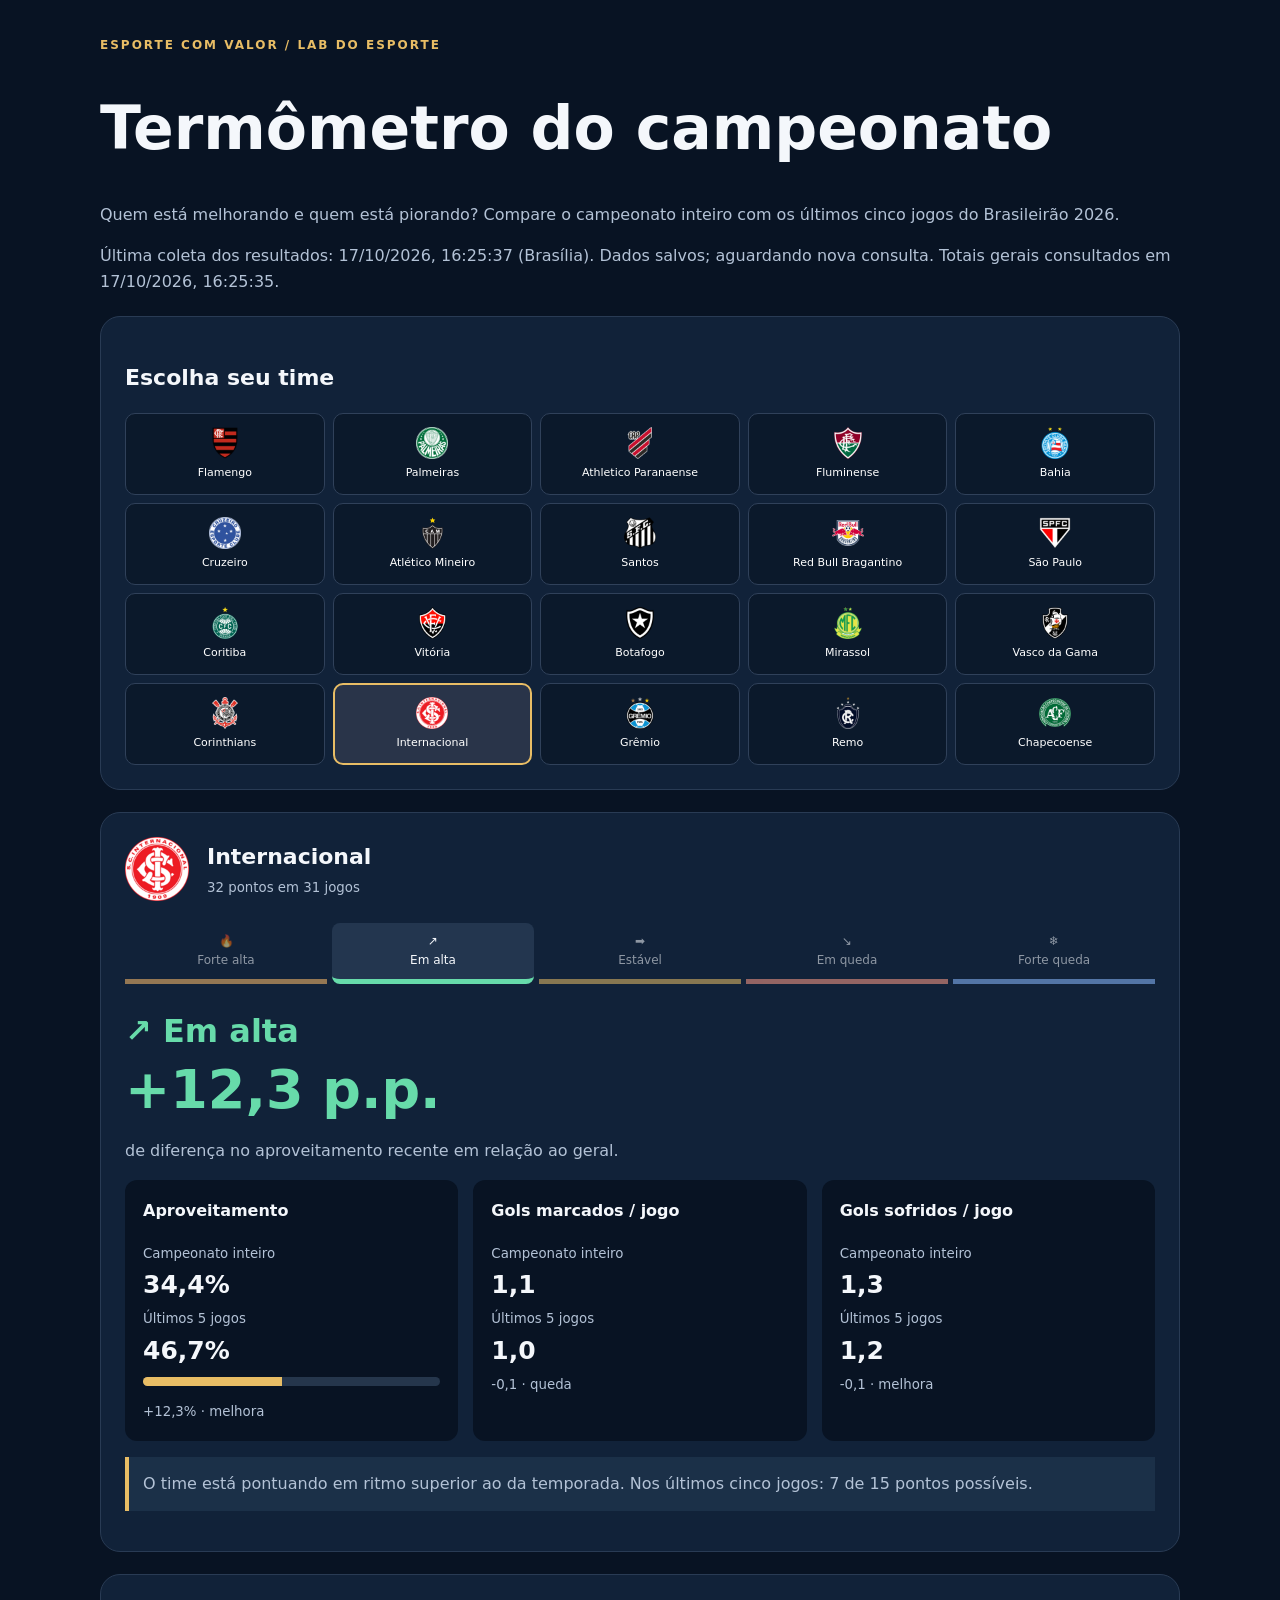
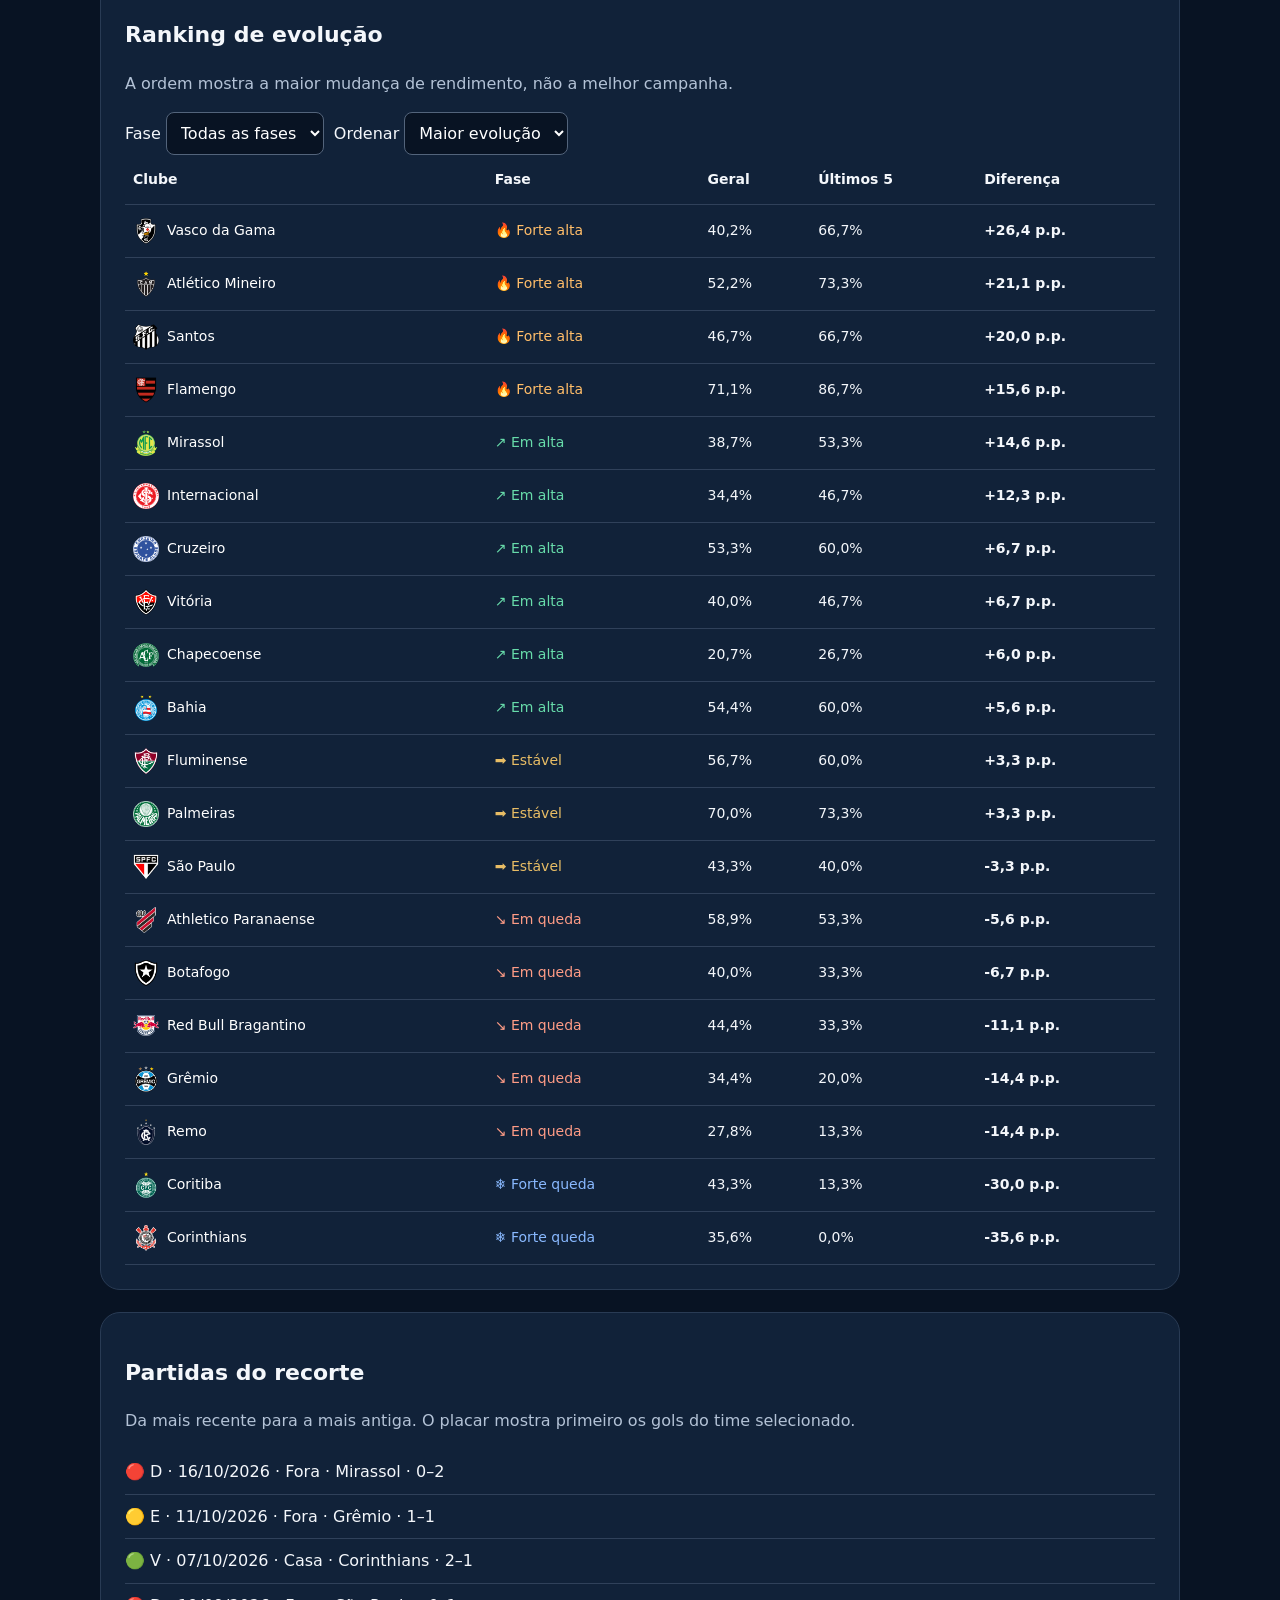
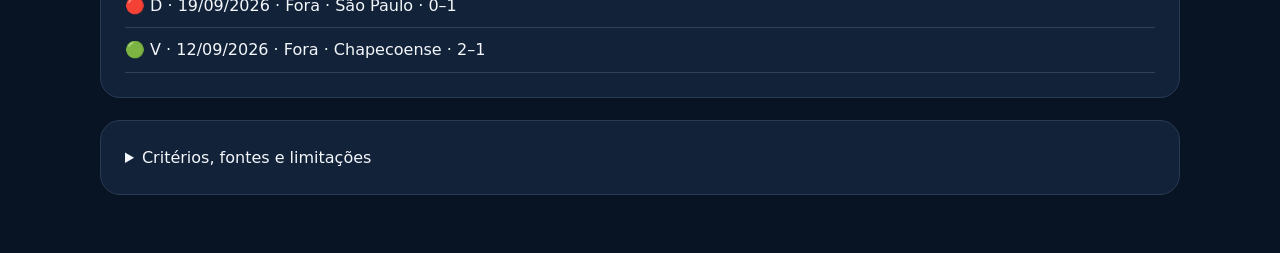
==== termometro.html @ b78f545c "Adiciona termômetro do campeonato com cinco fases e evolução de gols" ====
<!doctype html><html lang="pt-BR"><meta charset="utf-8"><meta name="viewport" content="width=device-width,initial-scale=1"><title>Termômetro do campeonato · Esporte com Valor</title><style>
:root{color-scheme:dark;--gold:#e8bd65;--muted:#b3c2d6}*{box-sizing:border-box}body{margin:0;background:#081323;color:#f4f7fb;font:16px/1.6 system-ui}main{max-width:1120px;margin:auto;padding:36px 20px}h1{font-size:clamp(34px,6vw,60px);line-height:1.1}h2{font-size:22px}p,small{color:var(--muted)}a,.brand{color:var(--gold)}.brand{font-size:12px;letter-spacing:2px;font-weight:800}.panel{background:#112239;border:1px solid #293b54;border-radius:20px;padding:24px;margin:22px 0}.teams{display:grid;grid-template-columns:repeat(5,1fr);gap:8px}.team{background:#0b192b;color:#fff;border:1px solid #30415a;border-radius:10px;padding:8px 3px;font-size:11px;cursor:pointer;min-height:82px}.team img{display:block;width:32px;height:32px;object-fit:contain;margin:0 auto 5px}.team[aria-pressed=true]{border:2px solid var(--gold);background:#293449}button{font:inherit;cursor:pointer}button:focus-visible,select:focus-visible{outline:3px solid var(--gold);outline-offset:3px}.hero{display:flex;align-items:center;gap:18px}.hero img{height:64px;width:64px;object-fit:contain}.hero h2{margin:0}.phase{font-size:32px;font-weight:850}.delta{font-size:54px;font-weight:850;line-height:1.2}.scale{display:grid;grid-template-columns:repeat(5,1fr);gap:5px;margin:22px 0}.scale span{padding:9px 3px;text-align:center;border-bottom:5px solid var(--tone);font-size:12px;opacity:.55}.scale span.active{opacity:1;background:#23364f;border-radius:8px}.metrics{display:grid;grid-template-columns:repeat(3,1fr);gap:15px}.metric{background:#081323;padding:18px;border-radius:12px}.metric strong{display:block;font-size:25px}.metric h3{font-size:16px;margin-top:0}.track{height:9px;background:#25364c;border-radius:8px;overflow:hidden;margin:6px 0 12px}.bar{height:100%;background:var(--gold)}.table-wrap{overflow-x:auto}table{width:100%;border-collapse:collapse;font-size:14px;white-space:nowrap}td,th{text-align:left;padding:13px 8px;border-bottom:1px solid #30415a}td img{height:26px;width:26px;object-fit:contain;vertical-align:middle;margin-right:8px}.link{border:0;background:none;color:#fff;padding:0;text-align:left}.game{padding:9px 0;border-bottom:1px solid #30415a}.notice{padding:14px;border-left:4px solid var(--gold);background:#1b3048}.filters{display:flex;gap:10px;flex-wrap:wrap}select{background:#081323;color:#fff;border:1px solid #53647b;border-radius:8px;padding:10px;font:inherit}summary{cursor:pointer}details p{font-size:13px}@media(max-width:700px){main{padding:28px 12px}.panel{padding:18px}.metrics{grid-template-columns:1fr}.scale span{font-size:10px}.delta{font-size:42px}}
</style><main><div class="brand">ESPORTE COM VALOR / LAB DO ESPORTE</div><h1>Termômetro do campeonato</h1><p>Quem está melhorando e quem está piorando? Compare o campeonato inteiro com os últimos cinco jogos do Brasileirão 2026.</p><p id="sync" role="status">Carregando a última coleta…</p><section class="panel"><h2>Escolha seu time</h2><div class="teams" id="teams" role="group" aria-label="Escolher time"></div></section><section class="panel" aria-live="polite" id="detail"></section><section class="panel"><h2>Ranking de evolução</h2><p>A ordem mostra a maior mudança de rendimento, não a melhor campanha.</p><div class="filters"><label>Fase <select id="filter"><option value="all">Todas as fases</option></select></label><label>Ordenar <select id="sort"><option value="desc">Maior evolução</option><option value="asc">Maior queda</option></select></label></div><div class="table-wrap"><table><thead><tr><th>Clube</th><th>Fase</th><th>Geral</th><th>Últimos 5</th><th>Diferença</th></tr></thead><tbody id="ranking"></tbody></table></div></section><section class="panel"><h2>Partidas do recorte</h2><p>Da mais recente para a mais antiga. O placar mostra primeiro os gols do time selecionado.</p><div id="history"></div></section><details class="panel"><summary>Critérios, fontes e limitações</summary><p>Aproveitamento = pontos ÷ (3 × jogos) × 100. Diferença = aproveitamento dos últimos cinco jogos menos o geral, em pontos percentuais. A classificação usa o valor sem arredondamento.</p><p>Forte alta: ≥ +15 p.p.; em alta: ≥ +5 e &lt; +15; estável: &gt; −5 e &lt; +5; em queda: &gt; −15 e ≤ −5; forte queda: ≤ −15. As faixas são critérios editoriais da ferramenta.</p><p>Gols marcados e sofridos são comparados por jogo. Sofrer menos representa melhora defensiva. As médias gerais só aparecem quando os totais de gols e o número de jogos correspondem à mesma classificação usada no comparativo.</p><p>O geral inclui os cinco jogos recentes. O termômetro descreve uma fase, sem ajustar força dos adversários, mando, lesões ou expulsões. Não prevê resultados. Clubes sem cinco partidas válidas ficam sem classificação.</p><p><a href="https://www.flashscore.com.br/futebol/brasil/brasileirao-serie-a/classificacao/hdLUdQGi/forma/geral/5/" target="_blank" rel="noopener">Resultados: Flashscore</a>. A coleta existente roda a cada 30 minutos entre 14h e 2h de Brasília; pode haver atraso. Falhas preservam a última coleta.</p><p>Totais gerais de gols: referência até 12/10/2026, acrescida dos resultados posteriores coletados pelo Flashscore. Fonte da referência: <a href="https://pt.wikipedia.org/wiki/Campeonato_Brasileiro_de_Futebol_de_2026_-_S%C3%A9rie_A" target="_blank" rel="noopener">Wikipédia, colaboradores</a>, <a href="https://creativecommons.org/licenses/by-sa/4.0/">CC BY-SA 4.0</a>. Dados extraídos e normalizados. Escudos pertencem aos clubes.</p></details></main><script>
const badges={"118":"[data-uri]","119":"[data-uri]","120":"[data-uri]","121":"[data-uri]","124":"[data-uri]","126":"[data-uri]","127":"[data-uri]","128":"[data-uri]","130":"[data-uri]","131":"[data-uri]","132":"[data-uri]","133":"[data-uri]","134":"[data-uri]","135":"[data-uri]","136":"[data-uri]","147":"[data-uri]","794":"[data-uri]","1062":"[data-uri]","1198":"[data-uri]","7848":"[data-uri]"};
const phases=[{name:'Forte alta',icon:'🔥',color:'#ffbd69'},{name:'Em alta',icon:'↗️',color:'#67dbaa'},{name:'Estável',icon:'➡️',color:'#e8bd65'},{name:'Em queda',icon:'↘️',color:'#ff9c86'},{name:'Forte queda',icon:'❄️',color:'#89b9ff'}];
const $=id=>document.getElementById(id),fmt=n=>n.toLocaleString('pt-BR',{minimumFractionDigits:1,maximumFractionDigits:1}),signed=n=>(n>0?'+':'')+fmt(n),esc=s=>String(s).replace(/[&<>"']/g,c=>({'&':'&amp;','<':'&lt;','>':'&gt;','"':'&quot;',"'":'&#39;'}[c]));
function phase(d){return d>=15?0:d>=5?1:d> -5?2:d> -15?3:4}
function metrics(t){const games=[...t.recent].sort((a,b)=>b.date-a.date).slice(0,5);if(games.length!==5||new Set(games.map(m=>m.id)).size!==5||games.some(m=>![0,1,3].includes(m.points))||!Number.isInteger(t.played)||t.played<5||t.points<0||t.points>3*t.played)return null;const pts=games.reduce((s,m)=>s+m.points,0);if(pts>t.points||t.points-pts>3*(t.played-5))return null;const general=t.points/(3*t.played)*100,recent=pts/15*100,delta=recent-general;return {games,pts,general,recent,delta,phase:phase(delta)}}
let live=null,standing=null,selected=119;
phases.forEach((p,i)=>{const o=document.createElement('option');o.value=i;o.textContent=p.icon+' '+p.name;$('filter').append(o)});
function render(){const t=live.teams.find(t=>t.id===selected),m=metrics(t);document.querySelectorAll('[data-team]').forEach(b=>b.setAttribute('aria-pressed',String(+b.dataset.team===selected)));if(!m){$('detail').textContent='Dados insuficientes para comparar este time.';$('history').replaceChildren();return}const p=phases[m.phase],g=t,same=true;
function metric(title,general,recent,unit,reverse=false){const available=general!==null,d=available?recent-general:null;return `<div class="metric"><h3>${title}</h3><small>Campeonato inteiro</small><strong>${available?fmt(general)+unit:'Indisponível'}</strong><small>Últimos 5 jogos</small><strong>${fmt(recent)+unit}</strong>${title==='Aproveitamento'?`<div class="track"><div class="bar" style="width:${recent}%"></div></div>`:''}<small>${d===null?'Totais gerais de gols pendentes de coleta compatível.':Math.abs(d)<1e-9?'Sem mudança':`${signed(d)}${unit} · ${((d>0)!==reverse)?'melhora':'queda'}`}</small></div>`}
const scores=m.games.map(g=>[g.venue==='Casa'?g.hg:g.ag,g.venue==='Casa'?g.ag:g.hg]);const validGoals=scores.every(a=>a.every(n=>Number.isInteger(n)&&n>=0));const gf=validGoals?scores.reduce((s,a)=>s+a[0],0)/5:null,ga=validGoals?scores.reduce((s,a)=>s+a[1],0)/5:null;
$('detail').innerHTML=`<div class="hero"><img src="${badges[t.id]}" alt="Escudo do ${esc(t.name)}"><div><h2>${esc(t.name)}</h2><small>${t.points} pontos em ${t.played} jogos</small></div></div><div class="scale">${phases.map((p,i)=>`<span class="${i===m.phase?'active':''}" style="--tone:${p.color}">${p.icon}<br>${p.name}</span>`).join('')}</div><div class="phase" style="color:${p.color}">${p.icon} ${p.name}</div><div class="delta" style="color:${p.color}">${signed(m.delta)} p.p.</div><p>de diferença no aproveitamento recente em relação ao geral.</p><div class="metrics">${metric('Aproveitamento',m.general,m.recent,'%')}${gf===null?'<p>Placares indisponíveis.</p>':metric('Gols marcados / jogo',same&&Number.isInteger(g.goalsFor)?g.goalsFor/t.played:null,gf,'')+metric('Gols sofridos / jogo',same&&Number.isInteger(g.goalsAgainst)?g.goalsAgainst/t.played:null,ga,'',true)}</div><p class="notice">${m.delta>=5?'O time está pontuando em ritmo superior ao da temporada.':m.delta<=-5?'O time está pontuando em ritmo inferior ao da temporada.':'O rendimento recente está próximo da média da temporada.'} Nos últimos cinco jogos: ${m.pts} de 15 pontos possíveis.</p>`;
$('history').replaceChildren();for(const g of m.games){const d=document.createElement('div');d.className='game';d.textContent=({3:'🟢 V',1:'🟡 E',0:'🔴 D'}[g.points])+' · '+new Date(g.date).toLocaleDateString('pt-BR',{timeZone:'America/Sao_Paulo'})+' · '+g.venue+' · '+g.opponent+' · '+g.score;$('history').append(d)}renderRanking()}
function renderRanking(){const rows=live.teams.map(t=>({t,m:metrics(t)})).filter(x=>$('filter').value==='all'||x.m?.phase===+$('filter').value).sort((a,b)=>{if(!a.m)return 1;if(!b.m)return -1;return ($('sort').value==='asc'?1:-1)*(a.m.delta-b.m.delta)||a.t.name.localeCompare(b.t.name)});$('ranking').replaceChildren();for(const {t,m}of rows){const tr=document.createElement('tr'),p=m?phases[m.phase]:null;tr.innerHTML=`<td><button class="link" data-id="${t.id}"><img src="${badges[t.id]}" alt="">${esc(t.name)}</button></td><td style="color:${p?.color||'#b3c2d6'}">${p?p.icon+' '+p.name:'Sem dados'}</td><td>${m?fmt(m.general)+'%':'—'}</td><td>${m?fmt(m.recent)+'%':'—'}</td><td><strong>${m?signed(m.delta)+' p.p.':'—'}</strong></td>`;tr.querySelector('button').onclick=()=>{selected=t.id;render();$('detail').scrollIntoView({block:'start'})};$('ranking').append(tr)}}
$('filter').onchange=renderRanking;$('sort').onchange=renderRanking;
async function init(){try{const r=await fetch('./forma.json',{cache:'no-store'});if(!r.ok)throw Error();live=await r.json();if(live.teams?.length!==20||!Number.isFinite(Date.parse(live.fetchedAt))||live.teams.some(t=>!Array.isArray(t.recent)||!badges[t.id]))throw Error();try{const s=await fetch('./classificacao.json',{cache:'no-store'});if(s.ok)standing=await s.json()}catch{}for(const t of live.teams){const b=document.createElement('button');b.className='team';b.dataset.team=t.id;b.setAttribute('aria-label','Selecionar '+t.name);const img=document.createElement('img');img.src=badges[t.id];img.alt='';b.append(img,document.createTextNode(t.name));b.onclick=()=>{selected=t.id;render()};$('teams').append(b)}$('sync').textContent='Última coleta dos resultados: '+new Date(live.fetchedAt).toLocaleString('pt-BR',{timeZone:'America/Sao_Paulo'})+' (Brasília).'+(Date.now()-Date.parse(live.fetchedAt)>36e5?' Dados salvos; aguardando nova consulta.':'')+(standing?.fetchedAt?' Totais gerais consultados em '+new Date(standing.fetchedAt).toLocaleString('pt-BR',{timeZone:'America/Sao_Paulo'})+'.':'');render()}catch{$('sync').textContent='Não foi possível carregar os dados. Tente novamente mais tarde.'}}
init();const report=()=>parent.postMessage({type:'ecv-thermo-height',height:Math.ceil(document.querySelector('main').getBoundingClientRect().height)+24},location.origin);new ResizeObserver(report).observe(document.querySelector('main'));
</script></html>
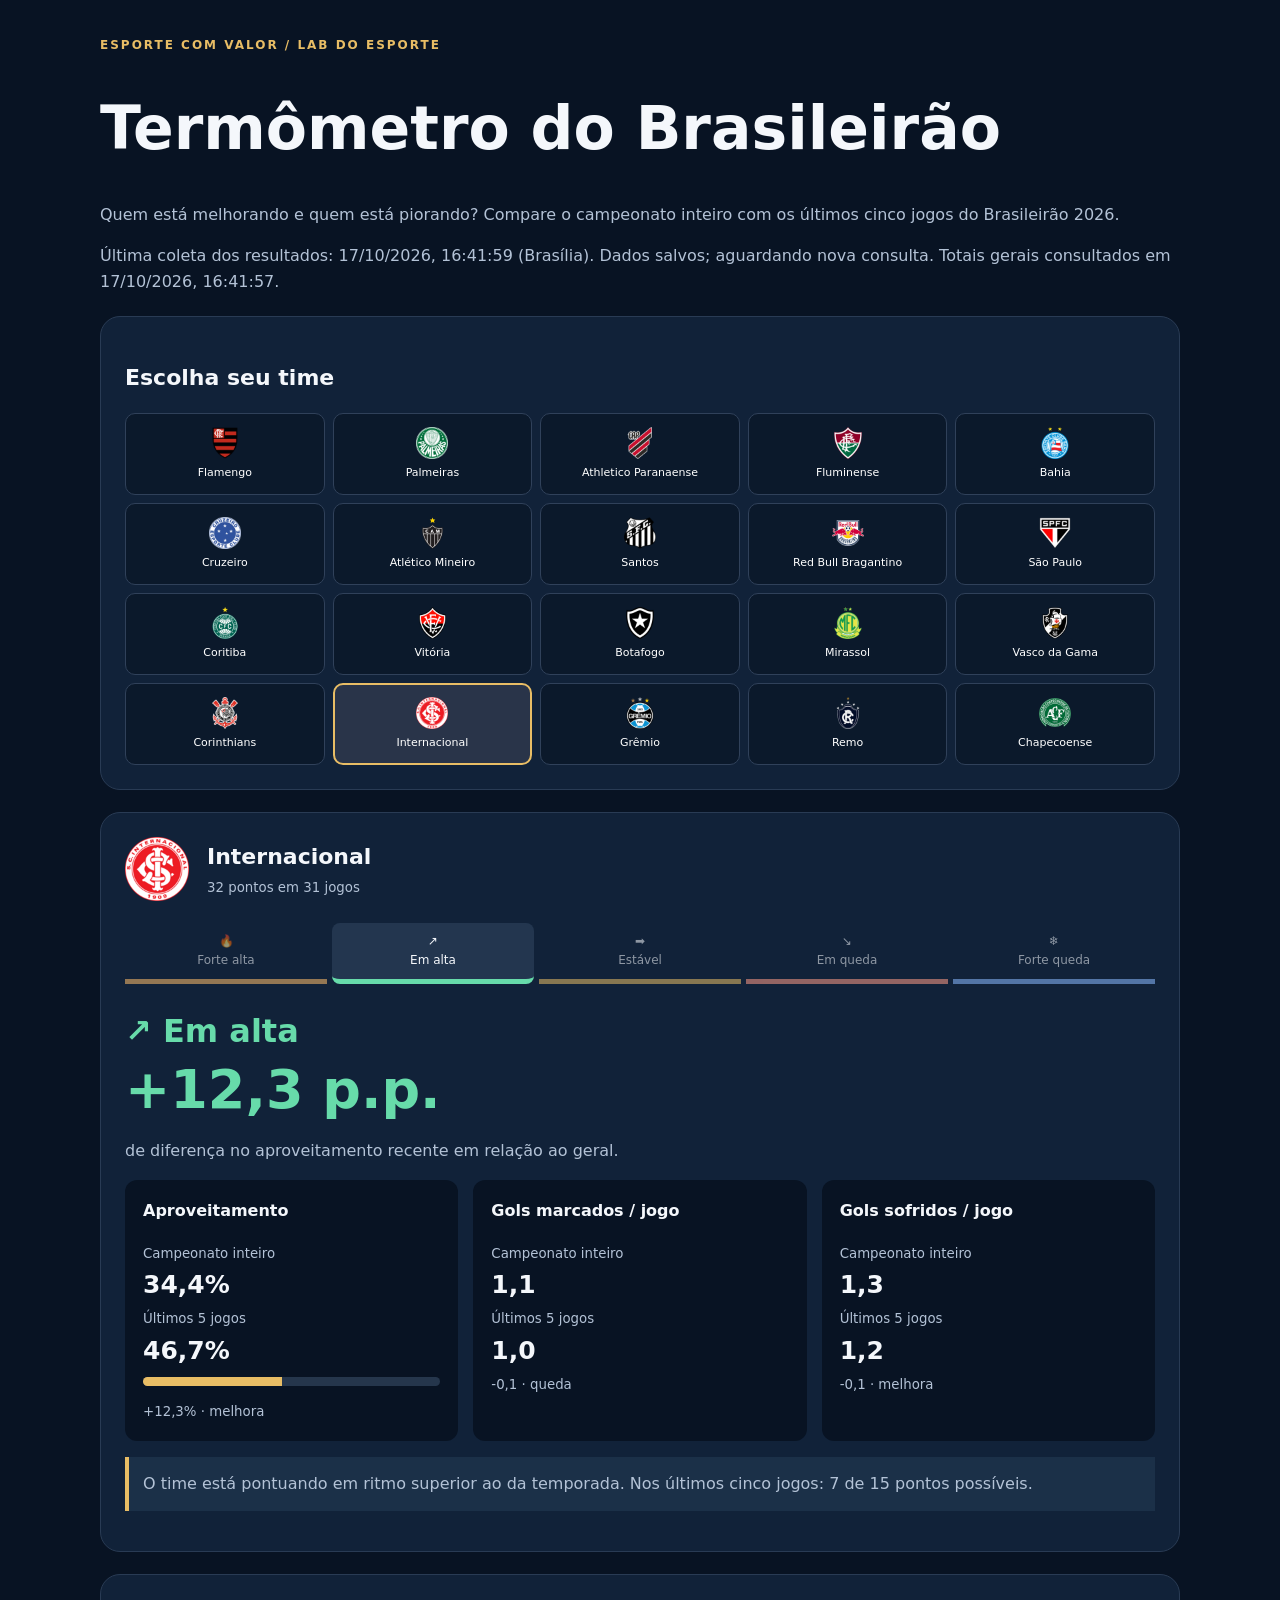
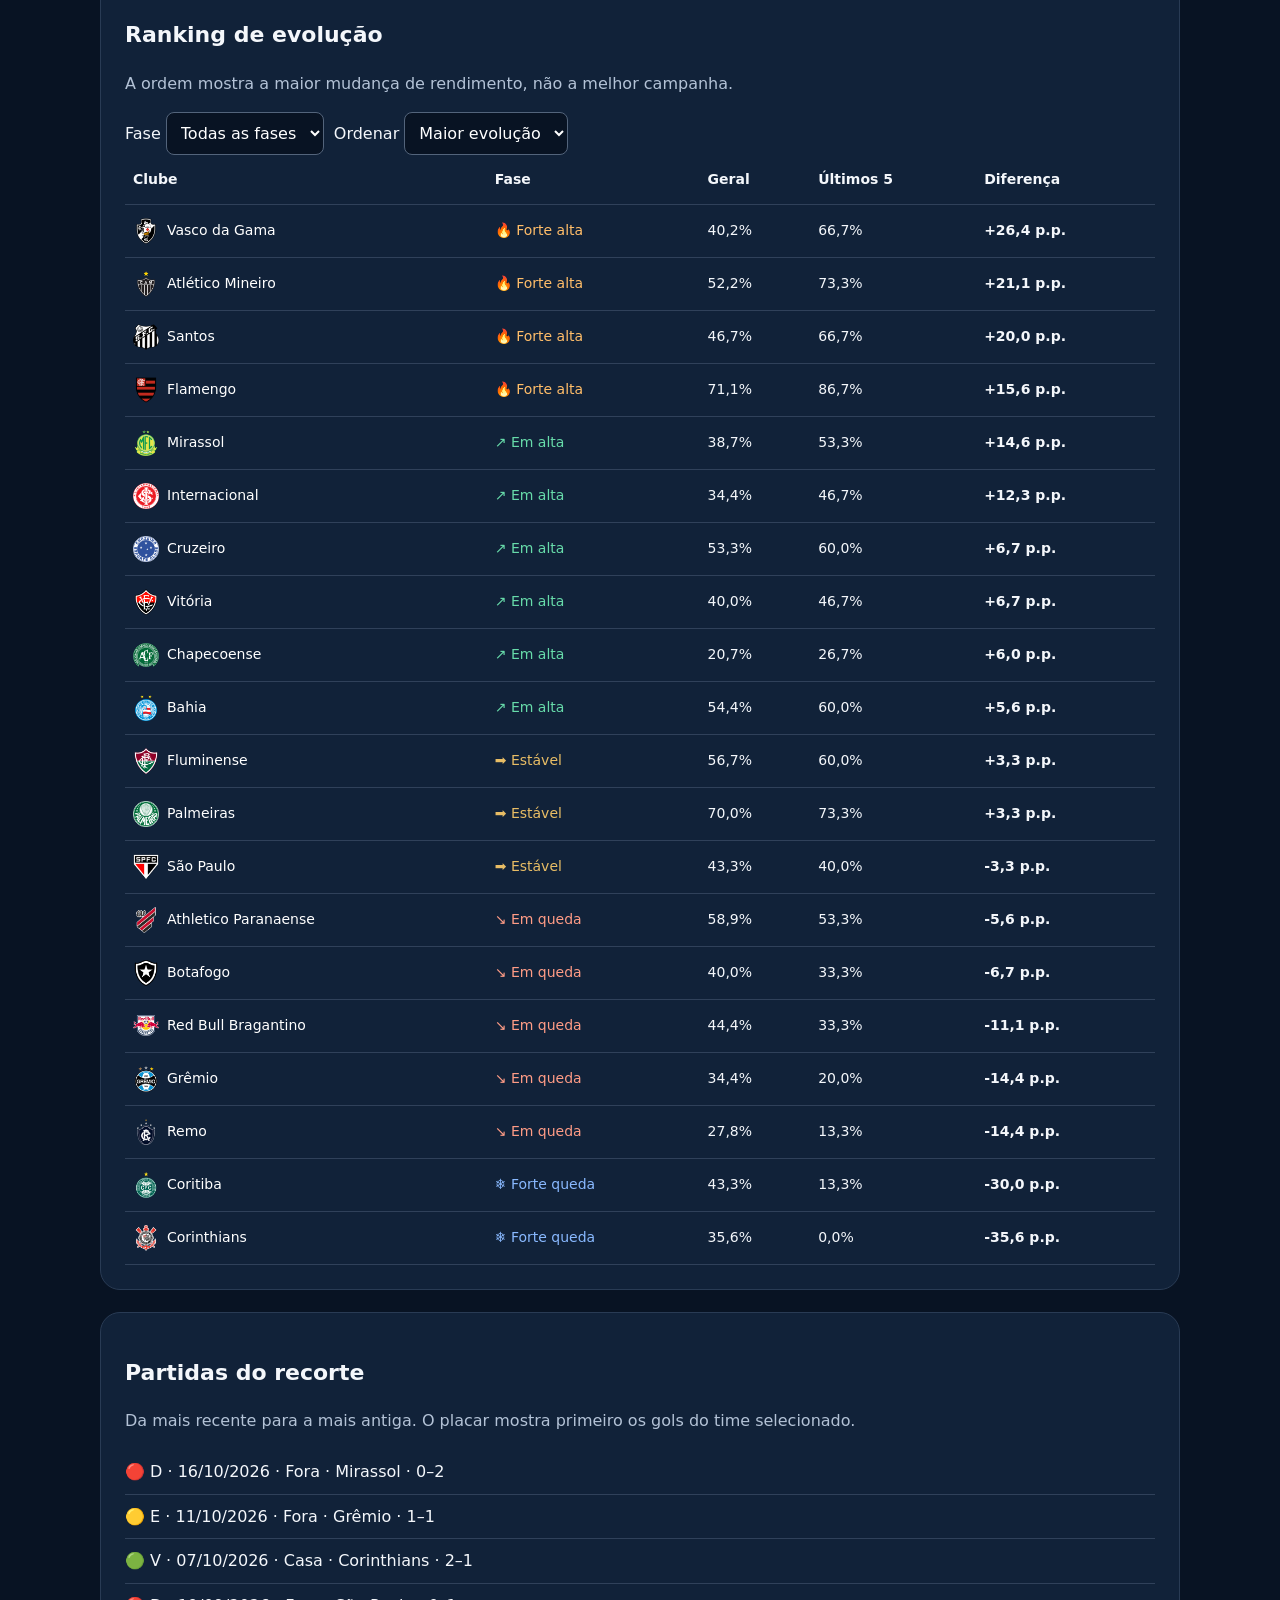
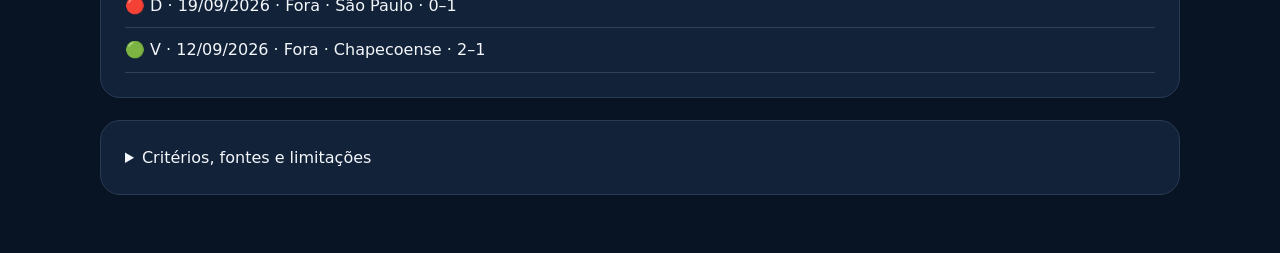
==== commit 4d1fe30c: "Renomeia ferramenta para Termômetro do Brasileirão" ====
--- a/termometro.html
+++ b/termometro.html
@@ -1,6 +1,6 @@
-<!doctype html><html lang="pt-BR"><meta charset="utf-8"><meta name="viewport" content="width=device-width,initial-scale=1"><title>Termômetro do campeonato · Esporte com Valor</title><style>
+<!doctype html><html lang="pt-BR"><meta charset="utf-8"><meta name="viewport" content="width=device-width,initial-scale=1"><title>Termômetro do Brasileirão · Esporte com Valor</title><style>
 :root{color-scheme:dark;--gold:#e8bd65;--muted:#b3c2d6}*{box-sizing:border-box}body{margin:0;background:#081323;color:#f4f7fb;font:16px/1.6 system-ui}main{max-width:1120px;margin:auto;padding:36px 20px}h1{font-size:clamp(34px,6vw,60px);line-height:1.1}h2{font-size:22px}p,small{color:var(--muted)}a,.brand{color:var(--gold)}.brand{font-size:12px;letter-spacing:2px;font-weight:800}.panel{background:#112239;border:1px solid #293b54;border-radius:20px;padding:24px;margin:22px 0}.teams{display:grid;grid-template-columns:repeat(5,1fr);gap:8px}.team{background:#0b192b;color:#fff;border:1px solid #30415a;border-radius:10px;padding:8px 3px;font-size:11px;cursor:pointer;min-height:82px}.team img{display:block;width:32px;height:32px;object-fit:contain;margin:0 auto 5px}.team[aria-pressed=true]{border:2px solid var(--gold);background:#293449}button{font:inherit;cursor:pointer}button:focus-visible,select:focus-visible{outline:3px solid var(--gold);outline-offset:3px}.hero{display:flex;align-items:center;gap:18px}.hero img{height:64px;width:64px;object-fit:contain}.hero h2{margin:0}.phase{font-size:32px;font-weight:850}.delta{font-size:54px;font-weight:850;line-height:1.2}.scale{display:grid;grid-template-columns:repeat(5,1fr);gap:5px;margin:22px 0}.scale span{padding:9px 3px;text-align:center;border-bottom:5px solid var(--tone);font-size:12px;opacity:.55}.scale span.active{opacity:1;background:#23364f;border-radius:8px}.metrics{display:grid;grid-template-columns:repeat(3,1fr);gap:15px}.metric{background:#081323;padding:18px;border-radius:12px}.metric strong{display:block;font-size:25px}.metric h3{font-size:16px;margin-top:0}.track{height:9px;background:#25364c;border-radius:8px;overflow:hidden;margin:6px 0 12px}.bar{height:100%;background:var(--gold)}.table-wrap{overflow-x:auto}table{width:100%;border-collapse:collapse;font-size:14px;white-space:nowrap}td,th{text-align:left;padding:13px 8px;border-bottom:1px solid #30415a}td img{height:26px;width:26px;object-fit:contain;vertical-align:middle;margin-right:8px}.link{border:0;background:none;color:#fff;padding:0;text-align:left}.game{padding:9px 0;border-bottom:1px solid #30415a}.notice{padding:14px;border-left:4px solid var(--gold);background:#1b3048}.filters{display:flex;gap:10px;flex-wrap:wrap}select{background:#081323;color:#fff;border:1px solid #53647b;border-radius:8px;padding:10px;font:inherit}summary{cursor:pointer}details p{font-size:13px}@media(max-width:700px){main{padding:28px 12px}.panel{padding:18px}.metrics{grid-template-columns:1fr}.scale span{font-size:10px}.delta{font-size:42px}}
-</style><main><div class="brand">ESPORTE COM VALOR / LAB DO ESPORTE</div><h1>Termômetro do campeonato</h1><p>Quem está melhorando e quem está piorando? Compare o campeonato inteiro com os últimos cinco jogos do Brasileirão 2026.</p><p id="sync" role="status">Carregando a última coleta…</p><section class="panel"><h2>Escolha seu time</h2><div class="teams" id="teams" role="group" aria-label="Escolher time"></div></section><section class="panel" aria-live="polite" id="detail"></section><section class="panel"><h2>Ranking de evolução</h2><p>A ordem mostra a maior mudança de rendimento, não a melhor campanha.</p><div class="filters"><label>Fase <select id="filter"><option value="all">Todas as fases</option></select></label><label>Ordenar <select id="sort"><option value="desc">Maior evolução</option><option value="asc">Maior queda</option></select></label></div><div class="table-wrap"><table><thead><tr><th>Clube</th><th>Fase</th><th>Geral</th><th>Últimos 5</th><th>Diferença</th></tr></thead><tbody id="ranking"></tbody></table></div></section><section class="panel"><h2>Partidas do recorte</h2><p>Da mais recente para a mais antiga. O placar mostra primeiro os gols do time selecionado.</p><div id="history"></div></section><details class="panel"><summary>Critérios, fontes e limitações</summary><p>Aproveitamento = pontos ÷ (3 × jogos) × 100. Diferença = aproveitamento dos últimos cinco jogos menos o geral, em pontos percentuais. A classificação usa o valor sem arredondamento.</p><p>Forte alta: ≥ +15 p.p.; em alta: ≥ +5 e &lt; +15; estável: &gt; −5 e &lt; +5; em queda: &gt; −15 e ≤ −5; forte queda: ≤ −15. As faixas são critérios editoriais da ferramenta.</p><p>Gols marcados e sofridos são comparados por jogo. Sofrer menos representa melhora defensiva. As médias gerais só aparecem quando os totais de gols e o número de jogos correspondem à mesma classificação usada no comparativo.</p><p>O geral inclui os cinco jogos recentes. O termômetro descreve uma fase, sem ajustar força dos adversários, mando, lesões ou expulsões. Não prevê resultados. Clubes sem cinco partidas válidas ficam sem classificação.</p><p><a href="https://www.flashscore.com.br/futebol/brasil/brasileirao-serie-a/classificacao/hdLUdQGi/forma/geral/5/" target="_blank" rel="noopener">Resultados: Flashscore</a>. A coleta existente roda a cada 30 minutos entre 14h e 2h de Brasília; pode haver atraso. Falhas preservam a última coleta.</p><p>Totais gerais de gols: referência até 12/10/2026, acrescida dos resultados posteriores coletados pelo Flashscore. Fonte da referência: <a href="https://pt.wikipedia.org/wiki/Campeonato_Brasileiro_de_Futebol_de_2026_-_S%C3%A9rie_A" target="_blank" rel="noopener">Wikipédia, colaboradores</a>, <a href="https://creativecommons.org/licenses/by-sa/4.0/">CC BY-SA 4.0</a>. Dados extraídos e normalizados. Escudos pertencem aos clubes.</p></details></main><script>
+</style><main><div class="brand">ESPORTE COM VALOR / LAB DO ESPORTE</div><h1>Termômetro do Brasileirão</h1><p>Quem está melhorando e quem está piorando? Compare o campeonato inteiro com os últimos cinco jogos do Brasileirão 2026.</p><p id="sync" role="status">Carregando a última coleta…</p><section class="panel"><h2>Escolha seu time</h2><div class="teams" id="teams" role="group" aria-label="Escolher time"></div></section><section class="panel" aria-live="polite" id="detail"></section><section class="panel"><h2>Ranking de evolução</h2><p>A ordem mostra a maior mudança de rendimento, não a melhor campanha.</p><div class="filters"><label>Fase <select id="filter"><option value="all">Todas as fases</option></select></label><label>Ordenar <select id="sort"><option value="desc">Maior evolução</option><option value="asc">Maior queda</option></select></label></div><div class="table-wrap"><table><thead><tr><th>Clube</th><th>Fase</th><th>Geral</th><th>Últimos 5</th><th>Diferença</th></tr></thead><tbody id="ranking"></tbody></table></div></section><section class="panel"><h2>Partidas do recorte</h2><p>Da mais recente para a mais antiga. O placar mostra primeiro os gols do time selecionado.</p><div id="history"></div></section><details class="panel"><summary>Critérios, fontes e limitações</summary><p>Aproveitamento = pontos ÷ (3 × jogos) × 100. Diferença = aproveitamento dos últimos cinco jogos menos o geral, em pontos percentuais. A classificação usa o valor sem arredondamento.</p><p>Forte alta: ≥ +15 p.p.; em alta: ≥ +5 e &lt; +15; estável: &gt; −5 e &lt; +5; em queda: &gt; −15 e ≤ −5; forte queda: ≤ −15. As faixas são critérios editoriais da ferramenta.</p><p>Gols marcados e sofridos são comparados por jogo. Sofrer menos representa melhora defensiva. As médias gerais só aparecem quando os totais de gols e o número de jogos correspondem à mesma classificação usada no comparativo.</p><p>O geral inclui os cinco jogos recentes. O termômetro descreve uma fase, sem ajustar força dos adversários, mando, lesões ou expulsões. Não prevê resultados. Clubes sem cinco partidas válidas ficam sem classificação.</p><p><a href="https://www.flashscore.com.br/futebol/brasil/brasileirao-serie-a/classificacao/hdLUdQGi/forma/geral/5/" target="_blank" rel="noopener">Resultados: Flashscore</a>. A coleta existente roda a cada 30 minutos entre 14h e 2h de Brasília; pode haver atraso. Falhas preservam a última coleta.</p><p>Totais gerais de gols: referência até 12/10/2026, acrescida dos resultados posteriores coletados pelo Flashscore. Fonte da referência: <a href="https://pt.wikipedia.org/wiki/Campeonato_Brasileiro_de_Futebol_de_2026_-_S%C3%A9rie_A" target="_blank" rel="noopener">Wikipédia, colaboradores</a>, <a href="https://creativecommons.org/licenses/by-sa/4.0/">CC BY-SA 4.0</a>. Dados extraídos e normalizados. Escudos pertencem aos clubes.</p></details></main><script>
 const badges={"118":"[data-uri]","119":"[data-uri]","120":"[data-uri]","121":"[data-uri]","124":"[data-uri]","126":"[data-uri]","127":"[data-uri]","128":"[data-uri]","130":"[data-uri]","131":"[data-uri]","132":"[data-uri]","133":"[data-uri]","134":"[data-uri]","135":"[data-uri]","136":"[data-uri]","147":"[data-uri]","794":"[data-uri]","1062":"[data-uri]","1198":"[data-uri]","7848":"[data-uri]